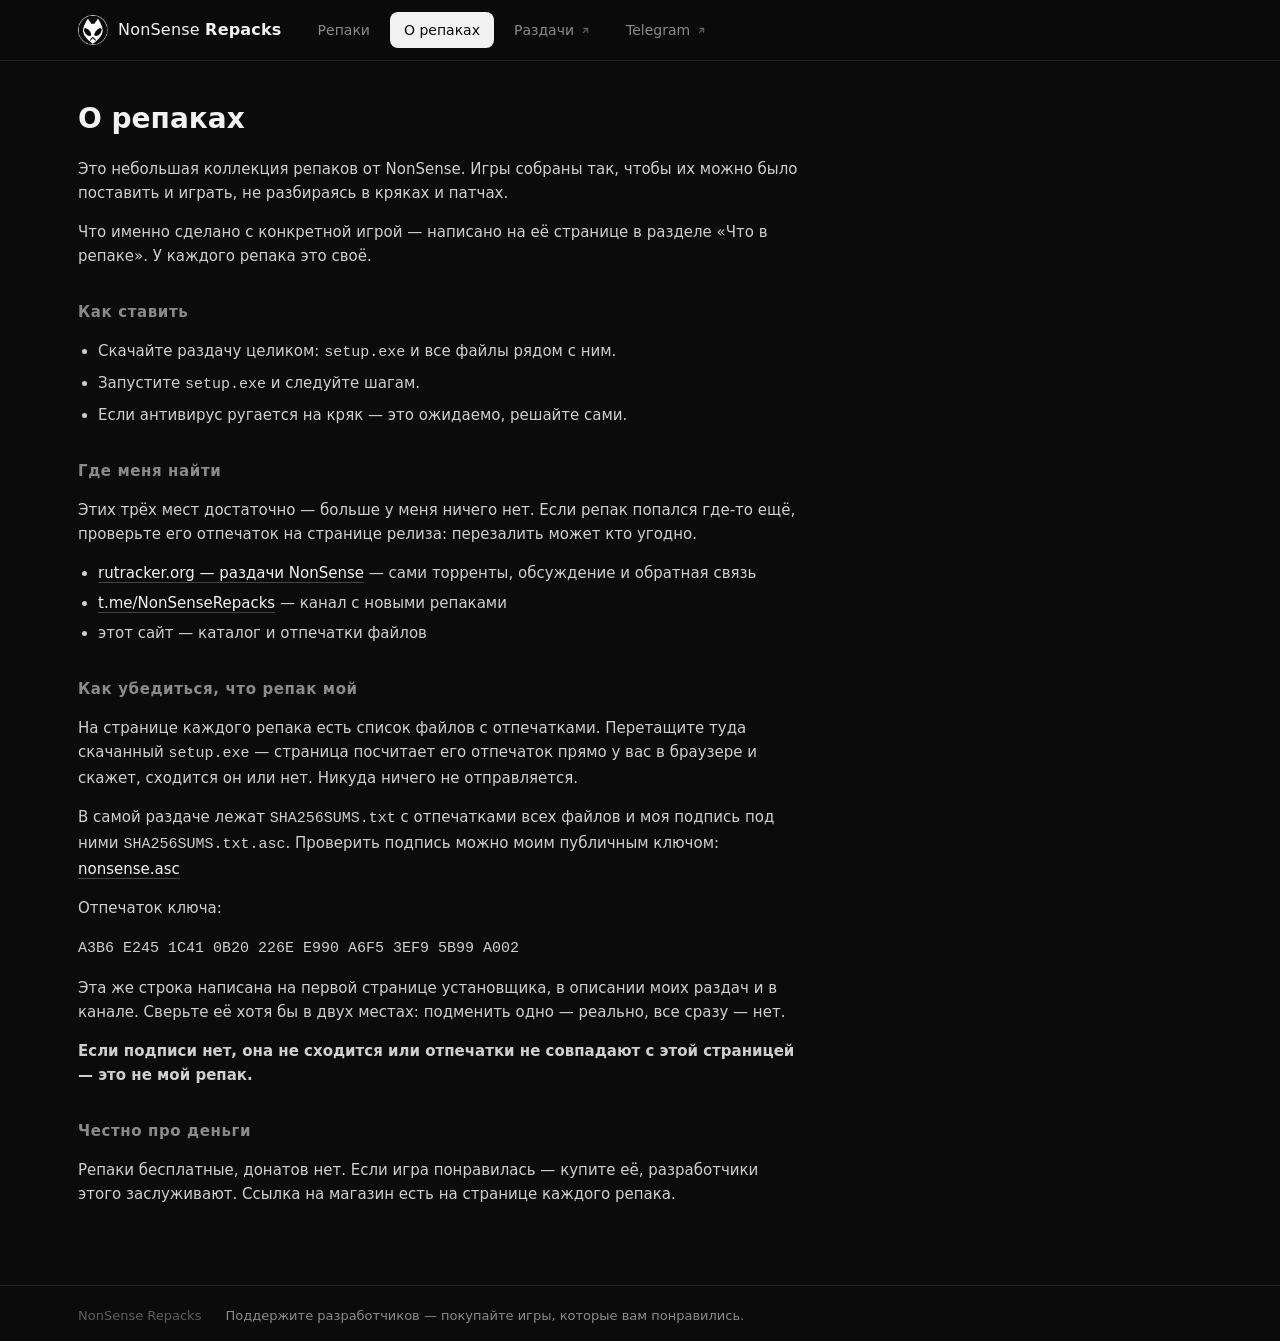
==== about/index.html @ 7cc0dc58 "Версия в адресе стилей, чтобы правки доходили сразу; вернул стрелки" ====
<!DOCTYPE html>
<html lang="ru">
<head>
<meta charset="utf-8">
<meta name="viewport" content="width=device-width, initial-scale=1">
<title>О репаках — NonSense Repacks</title>
<meta name="description" content="Как устроены репаки NonSense и где их искать.">
<link rel="canonical" href="https://nonsense-repacks.duckdns.org/about/">
<link rel="icon" href="../images/logo.png">

<!-- Карточка для ссылок в Telegram, Discord и соцсетях. Адреса обязательно
     абсолютные: относительные там не разворачиваются. -->
<meta property="og:type" content="website">
<meta property="og:site_name" content="NonSense Repacks">
<meta property="og:title" content="О репаках — NonSense Repacks">
<meta property="og:description" content="Как устроены репаки NonSense и где их искать.">
<meta property="og:url" content="https://nonsense-repacks.duckdns.org/">
<meta property="og:image" content="https://nonsense-repacks.duckdns.org/images/card.png">
<meta name="twitter:card" content="summary_large_image">
<meta name="theme-color" content="#0b0b0b">
<link rel="stylesheet" href="../assets/style.css?v=4decaba9">
</head>
<body>

<header class="top">
  <div class="inner top-inner">
    <a class="brand" href="../">
      <img src="../images/logo.png" alt="" width="30" height="30">
      <span>NonSense <b>Repacks</b></span>
    </a>

    <nav class="nav"><a href="../">Репаки</a>
      <a href="../about/" class="active">О репаках</a>
      <a class="out" href="https://rutracker.org/forum/tracker.php?rid=45603748" target="_blank" rel="noopener">Раздачи<svg viewBox="0 0 24 24" fill="none" stroke="currentColor" stroke-width="2" stroke-linecap="round" stroke-linejoin="round" aria-hidden="true"><path d="M8 16L16 8"></path><path d="M9 8h7v7"></path></svg></a>
      <a class="out" href="https://t.me/NonSenseRepacks" target="_blank" rel="noopener">Telegram<svg viewBox="0 0 24 24" fill="none" stroke="currentColor" stroke-width="2" stroke-linecap="round" stroke-linejoin="round" aria-hidden="true"><path d="M8 16L16 8"></path><path d="M9 8h7v7"></path></svg></a></nav>
  </div>
</header>

<main class="view inner">
<div class="prose">
    <h1>О репаках</h1>
    <p>Это небольшая коллекция репаков от NonSense. Игры собраны так, чтобы их
       можно было поставить и играть, не разбираясь в кряках и патчах.</p>

    <p>Что именно сделано с конкретной игрой — написано на её странице
       в разделе «Что в репаке». У каждого репака это своё.</p>

    <h2>Как ставить</h2>
    <ul>
      <li>Скачайте раздачу целиком: <code>setup.exe</code> и все файлы рядом с ним.</li>
      <li>Запустите <code>setup.exe</code> и следуйте шагам.</li>
      <li>Если антивирус ругается на кряк — это ожидаемо, решайте сами.</li>
    </ul>

    <h2>Где меня найти</h2>
    <p>Этих трёх мест достаточно — больше у меня ничего нет. Если репак
       попался где-то ещё, проверьте его отпечаток на странице релиза:
       перезалить может кто угодно.</p>
    <ul>
      <li><a class="link" href="https://rutracker.org/forum/tracker.php?rid=45603748" target="_blank" rel="noopener">rutracker.org — раздачи NonSense</a> — сами торренты, обсуждение и обратная связь</li>
      <li><a class="link" href="https://t.me/NonSenseRepacks" target="_blank" rel="noopener">t.me/NonSenseRepacks</a> — канал с новыми репаками</li>
      <li>этот сайт — каталог и отпечатки файлов</li>
    </ul>

    <h2>Как убедиться, что репак мой</h2>
    <p>На странице каждого репака есть список файлов с отпечатками. Перетащите
       туда скачанный <code>setup.exe</code> — страница посчитает его отпечаток
       прямо у вас в браузере и скажет, сходится он или нет. Никуда ничего
       не отправляется.</p>
    <p>В самой раздаче лежат <code>SHA256SUMS.txt</code> с отпечатками всех
       файлов и моя подпись под ними <code>SHA256SUMS.txt.asc</code>. Проверить
       подпись можно моим публичным ключом:<br>
       <a class="link" href="../nonsense.asc">nonsense.asc</a></p>
    <p>Отпечаток ключа:</p>
    <p><code class="fp">A3B6 E245 1C41 0B20 226E  E990 A6F5 3EF9 5B99 A002</code></p>
    <p>Эта же строка написана на первой странице установщика, в описании моих
       раздач и в канале. Сверьте её хотя бы в двух местах: подменить одно —
       реально, все сразу — нет.</p>
    <p><b>Если подписи нет, она не сходится или отпечатки не совпадают
       с этой страницей — это не мой репак.</b></p>

    <h2>Честно про деньги</h2>
    <p>Репаки бесплатные, донатов нет. Если игра понравилась — купите её,
       разработчики этого заслуживают. Ссылка на магазин есть на странице
       каждого репака.</p>
  </div>
</main>

<footer class="bottom">
  <div class="inner bottom-inner">
    <span>NonSense Repacks</span>
    <span class="muted">Поддержите разработчиков — покупайте игры, которые вам понравились.</span>
  </div>
</footer>

</body>
</html>
---- assets/style.css ----
/* NonSense Repacks — OLED-моно.
   Только чёрный, белый и серые между ними. Фон не чистый #000:
   на нём граница с любым светлым элементом режет глаза. */

:root {
  --bg: #0b0b0b;
  --bg-card: #121212;
  --bg-hover: #1a1a1a;
  --line: #222;
  --line-soft: #1a1a1a;
  --fg: #f2f2f2;
  --muted: #8a8a8a;
  --dim: #5e5e5e;
  --radius: 10px;
}

* { box-sizing: border-box; }

html { scroll-behavior: smooth; }

body {
  margin: 0;
  min-height: 100vh;
  display: flex;
  flex-direction: column;
  background: var(--bg);
  color: var(--fg);
  font: 15px/1.6 "Segoe UI", system-ui, -apple-system, sans-serif;
  -webkit-font-smoothing: antialiased;
}

/* Общая колонка для шапки, контента и подвала. Без неё на широком мониторе
   логотип и поиск разъезжаются по краям экрана и не совпадают с контентом. */
.inner {
  width: 100%;
  max-width: 1180px;
  margin: 0 auto;
  padding-inline: 28px;
}

a { color: inherit; text-decoration: none; }

.muted { color: var(--muted); }

/* ---------------------------------------------------------------- шапка */

.top {
  position: sticky;
  top: 0;
  z-index: 10;
  padding-block: 12px;
  background: rgba(11, 11, 11, .92);
  backdrop-filter: blur(10px);
  border-bottom: 1px solid var(--line);
}

.top-inner {
  display: flex;
  align-items: center;
  gap: 22px;
}

.brand {
  display: flex;
  align-items: center;
  gap: 10px;
  font-size: 16px;
  letter-spacing: .2px;
  white-space: nowrap;
}
.brand b { font-weight: 600; }
.brand img { display: block; }

.nav { display: flex; gap: 6px; }

.nav a {
  padding: 7px 14px;
  border-radius: 8px;
  color: var(--muted);
  font-size: 14px;
  transition: color .15s, background .15s;
}
.nav a:hover { color: var(--fg); background: var(--bg-hover); }
.nav a.active { color: var(--bg); background: var(--fg); }

/* Ссылка наружу: та же кнопка, но со стрелкой — видно, что уводит с сайта. */
.nav a.out { display: inline-flex; align-items: center; gap: 5px; }
.nav a.out svg { width: 13px; height: 13px; opacity: .7; flex: none; }
.nav a.out:hover svg { opacity: 1; }

.search {
  position: relative;
  display: flex;
  align-items: center;
  flex: 1 1 auto;
  max-width: 460px;
  margin-left: auto;
}

.search svg {
  position: absolute;
  left: 12px;
  width: 16px;
  height: 16px;
  color: var(--dim);
  pointer-events: none;
  transition: color .15s;
}
.search:focus-within svg { color: var(--fg); }

.search input {
  width: 100%;
  padding: 10px 14px 10px 38px;
  border: 1px solid #2e2e2e;
  border-radius: 8px;
  background: #171717;
  color: var(--fg);
  font: inherit;
  font-size: 14px;
  outline: none;
  transition: border-color .15s, background .15s;
}
.search input:hover { border-color: #3a3a3a; }
.search input:focus { border-color: #555; background: #1c1c1c; }
.search input::placeholder { color: var(--dim); }
.search input::-webkit-search-cancel-button { filter: invert(.55); cursor: pointer; }

/* ---------------------------------------------------------------- каркас */

.view {
  flex: 1;
  padding-block: 36px 64px;
}

.section-title {
  display: flex;
  align-items: baseline;
  gap: 12px;
  margin: 0 0 22px;
  font-size: 13px;
  font-weight: 600;
  letter-spacing: 1.4px;
  text-transform: uppercase;
  color: var(--muted);
}
.section-title span { font-size: 13px; letter-spacing: 0; text-transform: none; color: var(--dim); }

/* ---------------------------------------------------------------- каталог */

.grid {
  display: grid;
  grid-template-columns: repeat(auto-fill, minmax(280px, 1fr));
  gap: 18px;
}

.card {
  display: block;
  border: 1px solid var(--line);
  border-radius: var(--radius);
  background: var(--bg-card);
  overflow: hidden;
  transition: border-color .15s, transform .15s;
}
.card:hover { border-color: #3a3a3a; transform: translateY(-2px); }

.card .cover {
  display: block;
  width: 100%;
  aspect-ratio: 460 / 215;
  object-fit: cover;
  background: #161616;
  filter: saturate(.25) contrast(1.05);
  transition: filter .2s;
}
.card:hover .cover { filter: saturate(1) contrast(1); }

.card .body { padding: 14px 16px 16px; }
.card h3 { margin: 0 0 4px; font-size: 16px; font-weight: 600; }

.card .line {
  display: flex;
  flex-wrap: wrap;
  gap: 8px;
  margin-top: 10px;
  font-size: 12.5px;
  color: var(--muted);
}

.tag {
  padding: 2px 9px;
  border: 1px solid var(--line);
  border-radius: 20px;
  font-size: 12px;
  color: var(--muted);
  white-space: nowrap;
}
.tag.solid { background: var(--fg); border-color: var(--fg); color: var(--bg); }

.empty {
  padding: 60px 0;
  text-align: center;
  color: var(--muted);
}

/* ---------------------------------------------------------------- релиз */

.back {
  display: inline-block;
  margin-bottom: 20px;
  font-size: 14px;
  color: var(--muted);
}
.back:hover { color: var(--fg); }

.release-head {
  display: grid;
  grid-template-columns: 380px 1fr;
  gap: 28px;
  align-items: start;
  margin-bottom: 36px;
}

.release-head img {
  width: 100%;
  border: 1px solid var(--line);
  border-radius: var(--radius);
}

.release-head h1 {
  margin: 0 0 6px;
  font-size: 30px;
  font-weight: 600;
  line-height: 1.2;
}

.release-head .sub { margin: 0 0 18px; color: var(--muted); font-size: 14px; }

.release-head p.desc { margin: 0 0 20px; color: #cfcfcf; }

.facts {
  display: grid;
  grid-template-columns: repeat(auto-fit, minmax(150px, 1fr));
  gap: 1px;
  margin-bottom: 22px;
  background: var(--line-soft);
  border: 1px solid var(--line);
  border-radius: var(--radius);
  overflow: hidden;
}
.facts div { padding: 12px 14px; background: var(--bg-card); }
.facts dt { margin: 0 0 3px; font-size: 11.5px; letter-spacing: .6px; text-transform: uppercase; color: var(--dim); }
.facts dd { margin: 0; font-size: 14px; }

.downloads { display: flex; flex-wrap: wrap; gap: 10px; }

.btn {
  display: inline-flex;
  align-items: center;
  gap: 8px;
  padding: 11px 20px;
  border: 1px solid var(--line);
  border-radius: 8px;
  background: var(--bg-card);
  color: var(--fg);
  font-size: 14px;
  cursor: pointer;
  transition: background .15s, border-color .15s;
}
.btn:hover { background: var(--bg-hover); border-color: #3a3a3a; }
.btn.primary { background: var(--fg); border-color: var(--fg); color: var(--bg); font-weight: 600; }
.btn.primary:hover { background: #fff; }
.btn.off { opacity: .45; pointer-events: none; }

.block { margin-bottom: 34px; }
.block h2 {
  margin: 0 0 14px;
  font-size: 13px;
  font-weight: 600;
  letter-spacing: 1.4px;
  text-transform: uppercase;
  color: var(--muted);
}

.features { margin: 0; padding: 0; list-style: none; }
.features li {
  position: relative;
  padding: 7px 0 7px 22px;
  border-bottom: 1px solid var(--line-soft);
}
.features li:last-child { border-bottom: none; }
.features li::before {
  content: "";
  position: absolute;
  left: 4px;
  top: 17px;
  width: 5px;
  height: 5px;
  border-radius: 50%;
  background: var(--muted);
}

/* Список файлов раздачи — как на трекере: папки раскрываются, размер справа.
   Раскрытие на <details>, без единой строчки JavaScript: без него список
   тоже работает, просто все ветки открыты. */
.block h2 .count { font-weight: 400; letter-spacing: 0; text-transform: none; color: var(--dim); }

.files, .files ul { margin: 0; padding: 0; list-style: none; }
.files ul { padding-left: 22px; border-left: 1px solid var(--line-soft); margin-left: 6px; }
.files li { font-size: 14px; }

.files .what { overflow-wrap: anywhere; }
.files .size { color: var(--dim); font-variant-numeric: tabular-nums; white-space: nowrap; }

.files .file {
  display: flex;
  justify-content: space-between;
  gap: 16px;
  padding: 5px 2px;
  color: #cfcfcf;
}

.files summary {
  display: flex;
  justify-content: space-between;
  gap: 16px;
  padding: 5px 2px;
  cursor: pointer;
  list-style: none;
  border-radius: 6px;
}
.files summary::-webkit-details-marker { display: none; }
.files summary:hover { background: var(--bg-hover); }
/* У файла плюсика нет, но отступ такой же — иначе имена в одной папке
   встают лесенкой относительно вложенных папок. */
.files .what::before {
  content: "";
  display: inline-block;
  width: 14px;
}
.files summary .what::before {
  content: "+";
  color: var(--muted);
  font-weight: 600;
}
.files details[open] > summary .what::before { content: "−"; }
.files details[open] > summary { color: var(--fg); }

.files .hash {
  color: var(--dim);
  font-family: ui-monospace, Consolas, monospace;
  font-size: 12px;
  margin-left: auto;
  margin-right: 14px;
  white-space: nowrap;
}

/* Единственное цветное пятно на сайте — и намеренно: этот блок должен
   выбиваться из чёрно-белого, иначе его пролистают вместе со всем остальным.
   Тон приглушённый: сообщение информационное, пугать им нечем. */
.notice {
  margin-top: 18px;
  padding: 16px 20px;
  border: 1px solid #4a3c12;
  border-left: 3px solid #c8a33c;
  border-radius: var(--radius);
  background: #17140c;
  color: #cbbd97;
  font-size: 14px;
  line-height: 1.6;
}
.notice b {
  display: block;
  margin-bottom: 8px;
  color: #f0dfae;
  font-size: 15px;
}
/* Абзацами, а не сплошняком: одним куском текст не читался, а ссылка в конце
   разрывалась посреди фразы. Ширину не режем — узкий текст в широком блоке
   выглядел так, будто вёрстка не тянется. */
.notice p { margin: 0 0 6px; }
.notice p:last-child { margin-bottom: 0; }
.notice code {
  color: #f0dfae;
  background: #241f12;
  padding: 1px 6px;
  border-radius: 4px;
  font-size: 13px;
  white-space: nowrap;
}
/* Короткая ссылка целиком: разорванная пополам «О репаках» с кавычкой
   на другой строке выглядела неряшливо. */
.notice .link { color: #f0dfae; border-bottom-color: #6b5a24; white-space: nowrap; }
.notice .link:hover { border-bottom-color: #f0dfae; }

/* Проверка скачанного файла: отпечаток считается в браузере и сравнивается
   с тем, что записано на этой странице. */
.verify {
  margin-top: 16px;
  padding: 26px 22px;
  border: 2px dashed #3d3d3d;
  border-radius: var(--radius);
  background: #101010;
  text-align: center;
  cursor: pointer;
  transition: border-color .15s, background .15s;
}
.verify:hover, .verify.over { border-color: var(--fg); background: var(--bg-card); }
.verify .drop { margin: 0 0 10px; font-size: 15px; color: var(--muted); }
.verify .drop b { color: var(--fg); }
.verify .muted {
  margin: 0 auto;
  max-width: 92ch;
  font-size: 13px;
  color: var(--dim);
  line-height: 1.5;
}
.verify .muted code { color: var(--muted); font-size: 12px; white-space: nowrap; }

.files .hash.none { color: #3f3f3f; cursor: help; }

.verdict { margin: 14px 0 0; font-size: 14px; }
.verdict.ok { color: #7bd88f; }
.verdict.bad { color: #f0808a; }
.verdict.warn, .verdict.wait { color: var(--muted); }

.reqs { display: grid; grid-template-columns: repeat(auto-fit, minmax(280px, 1fr)); gap: 18px; }
.reqs section {
  padding: 16px 18px;
  border: 1px solid var(--line);
  border-radius: var(--radius);
  background: var(--bg-card);
}
.reqs h3 { margin: 0 0 10px; font-size: 13px; color: var(--muted); font-weight: 600; }
.reqs ul { margin: 0; padding-left: 18px; color: #cfcfcf; font-size: 14px; }
.reqs li { margin-bottom: 4px; }

.shots { display: grid; grid-template-columns: repeat(auto-fill, minmax(260px, 1fr)); gap: 12px; }
.shots img {
  width: 100%;
  aspect-ratio: 16 / 9;
  object-fit: cover;
  border: 1px solid var(--line);
  border-radius: 8px;
  filter: saturate(.3);
  transition: filter .2s;
  cursor: zoom-in;
}
.shots img:hover { filter: saturate(1); }

/* ---------------------------------------------------------------- about */

.prose { max-width: 720px; }
.prose h1 { margin: 0 0 8px; font-size: 28px; font-weight: 600; }
.prose h2 { margin: 32px 0 10px; font-size: 15px; font-weight: 600; color: var(--muted); letter-spacing: .6px; }
.prose p { color: #cfcfcf; }
.prose ul { color: #cfcfcf; padding-left: 20px; }
.prose li { margin-bottom: 6px; }

.link {
  color: var(--fg);
  border-bottom: 1px solid #444;
  transition: border-color .15s;
}
.link:hover { border-color: var(--fg); }

/* ---------------------------------------------------------------- подвал */

.bottom {
  padding-block: 20px 26px;
  border-top: 1px solid var(--line);
  font-size: 13px;
  color: var(--dim);
}

.bottom-inner {
  display: flex;
  flex-wrap: wrap;
  gap: 8px 24px;
}

/* ---------------------------------------------------------------- лайтбокс */

.lightbox {
  position: fixed;
  inset: 0;
  z-index: 50;
  display: flex;
  align-items: center;
  justify-content: center;
  padding: 40px;
  background: rgba(0, 0, 0, .92);
  cursor: zoom-out;
}
.lightbox img { max-width: 100%; max-height: 100%; border-radius: 8px; }

/* ---------------------------------------------------------------- узкий экран */

@media (max-width: 860px) {
  .inner { padding-inline: 18px; }
  .top { padding-block: 12px; }
  .top-inner { flex-wrap: wrap; gap: 12px 18px; }
  .search { margin-left: 0; max-width: none; }
  .view { padding-block: 26px 48px; }
  .release-head { grid-template-columns: 1fr; gap: 20px; }
  .release-head h1 { font-size: 24px; }
}
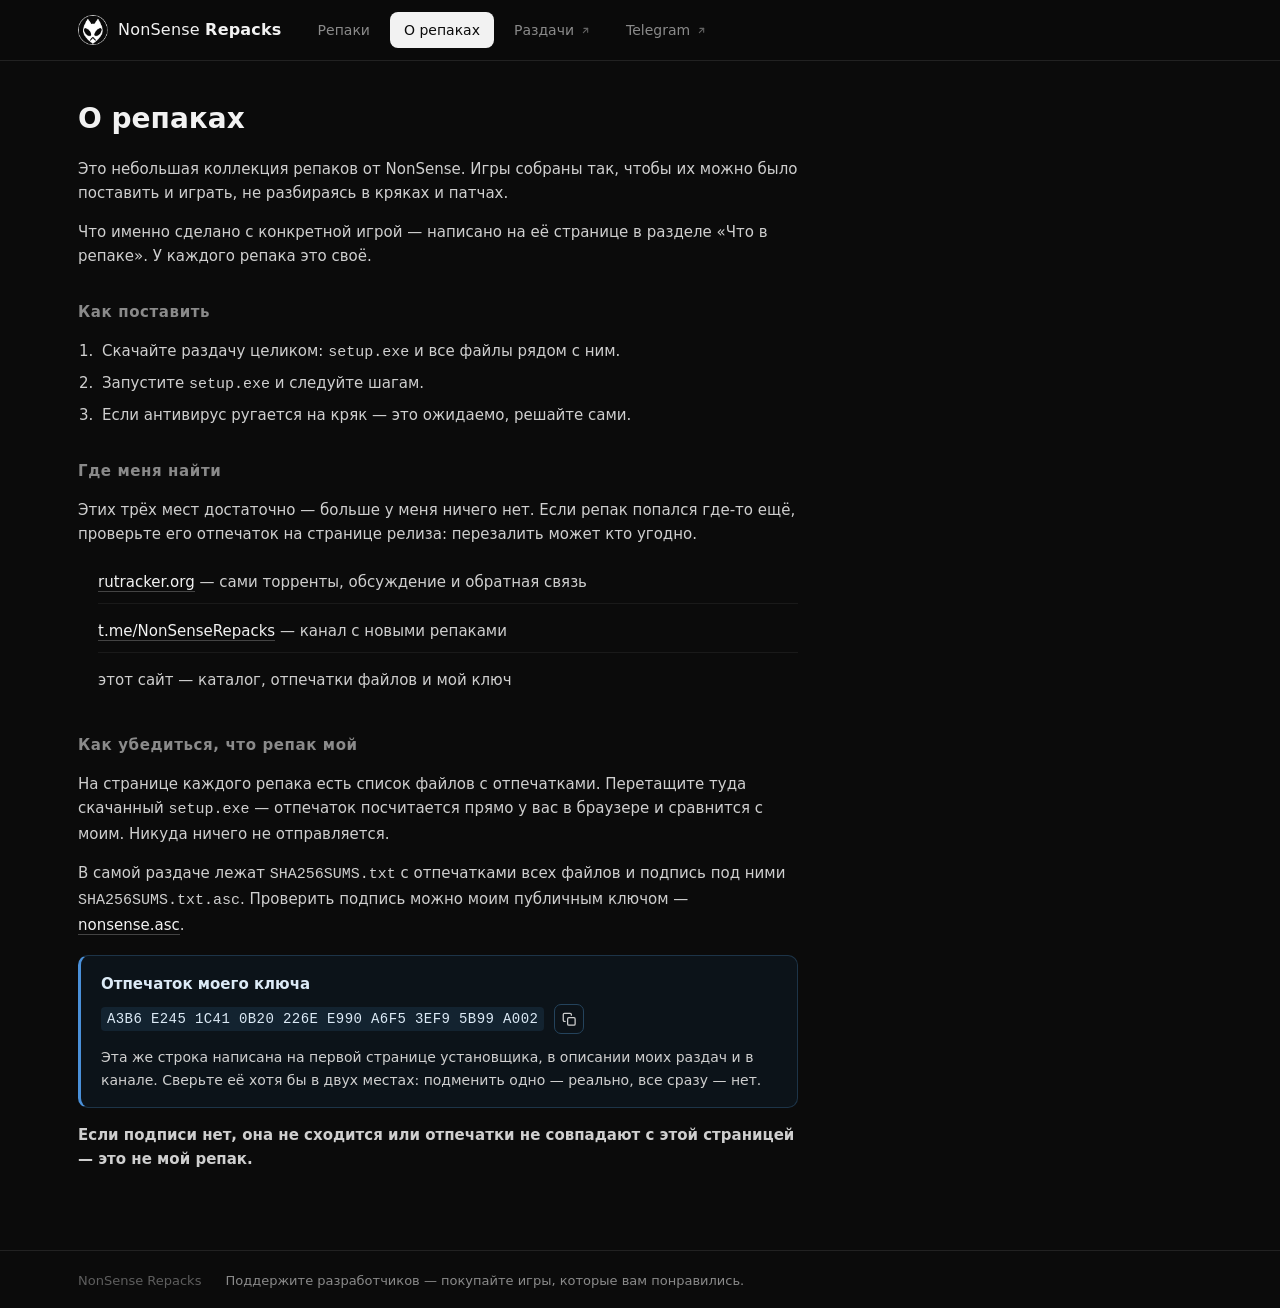
==== commit 2cc9b0a7: "Переделал «О репаках»: отпечаток в синем блоке с копированием" ====
--- a/about/index.html
+++ b/about/index.html
@@ -18,7 +18,7 @@
 <meta property="og:image" content="https://nonsense-repacks.duckdns.org/images/card.png">
 <meta name="twitter:card" content="summary_large_image">
 <meta name="theme-color" content="#0b0b0b">
-<link rel="stylesheet" href="../assets/style.css?v=4decaba9">
+<link rel="stylesheet" href="../assets/style.css?v=e0957eb1">
 </head>
 <body>
 
@@ -41,48 +41,51 @@
     <h1>О репаках</h1>
     <p>Это небольшая коллекция репаков от NonSense. Игры собраны так, чтобы их
        можно было поставить и играть, не разбираясь в кряках и патчах.</p>
-
     <p>Что именно сделано с конкретной игрой — написано на её странице
        в разделе «Что в репаке». У каждого репака это своё.</p>
 
-    <h2>Как ставить</h2>
-    <ul>
+    <h2>Как поставить</h2>
+    <ol>
       <li>Скачайте раздачу целиком: <code>setup.exe</code> и все файлы рядом с ним.</li>
       <li>Запустите <code>setup.exe</code> и следуйте шагам.</li>
       <li>Если антивирус ругается на кряк — это ожидаемо, решайте сами.</li>
-    </ul>
+    </ol>
 
     <h2>Где меня найти</h2>
     <p>Этих трёх мест достаточно — больше у меня ничего нет. Если репак
        попался где-то ещё, проверьте его отпечаток на странице релиза:
        перезалить может кто угодно.</p>
-    <ul>
-      <li><a class="link" href="https://rutracker.org/forum/tracker.php?rid=45603748" target="_blank" rel="noopener">rutracker.org — раздачи NonSense</a> — сами торренты, обсуждение и обратная связь</li>
-      <li><a class="link" href="https://t.me/NonSenseRepacks" target="_blank" rel="noopener">t.me/NonSenseRepacks</a> — канал с новыми репаками</li>
-      <li>этот сайт — каталог и отпечатки файлов</li>
+    <ul class="places">
+      <li><a class="link" href="https://rutracker.org/forum/tracker.php?rid=45603748" target="_blank" rel="noopener">rutracker.org</a>
+          — сами торренты, обсуждение и обратная связь</li>
+      <li><a class="link" href="https://t.me/NonSenseRepacks" target="_blank" rel="noopener">t.me/NonSenseRepacks</a>
+          — канал с новыми репаками</li>
+      <li>этот сайт — каталог, отпечатки файлов и мой ключ</li>
     </ul>
 
     <h2>Как убедиться, что репак мой</h2>
     <p>На странице каждого репака есть список файлов с отпечатками. Перетащите
-       туда скачанный <code>setup.exe</code> — страница посчитает его отпечаток
-       прямо у вас в браузере и скажет, сходится он или нет. Никуда ничего
-       не отправляется.</p>
+       туда скачанный <code>setup.exe</code> — отпечаток посчитается прямо
+       у вас в браузере и сравнится с моим. Никуда ничего не отправляется.</p>
     <p>В самой раздаче лежат <code>SHA256SUMS.txt</code> с отпечатками всех
-       файлов и моя подпись под ними <code>SHA256SUMS.txt.asc</code>. Проверить
-       подпись можно моим публичным ключом:<br>
-       <a class="link" href="../nonsense.asc">nonsense.asc</a></p>
-    <p>Отпечаток ключа:</p>
-    <p><code class="fp">A3B6 E245 1C41 0B20 226E  E990 A6F5 3EF9 5B99 A002</code></p>
-    <p>Эта же строка написана на первой странице установщика, в описании моих
-       раздач и в канале. Сверьте её хотя бы в двух местах: подменить одно —
-       реально, все сразу — нет.</p>
+       файлов и подпись под ними <code>SHA256SUMS.txt.asc</code>. Проверить
+       подпись можно моим публичным ключом —
+       <a class="link" href="../nonsense.asc">nonsense.asc</a>.</p>
+
+    <div class="notice info">
+      <b>Отпечаток моего ключа</b>
+      <p class="fp-row">
+        <code class="fp">A3B6 E245 1C41 0B20 226E  E990 A6F5 3EF9 5B99 A002</code>
+        <button class="copy" type="button" data-copy="A3B6 E245 1C41 0B20 226E  E990 A6F5 3EF9 5B99 A002"
+                title="Скопировать отпечаток"><svg viewBox="0 0 24 24" fill="none" stroke="currentColor" stroke-width="2" stroke-linecap="round" stroke-linejoin="round" aria-hidden="true"><rect x="9" y="9" width="12" height="12" rx="2"></rect><path d="M5 15H4a2 2 0 0 1-2-2V4a2 2 0 0 1 2-2h9a2 2 0 0 1 2 2v1"></path></svg></button>
+      </p>
+      <p>Эта же строка написана на первой странице установщика, в описании моих
+         раздач и в канале. Сверьте её хотя бы в двух местах: подменить одно —
+         реально, все сразу — нет.</p>
+    </div>
+
     <p><b>Если подписи нет, она не сходится или отпечатки не совпадают
        с этой страницей — это не мой репак.</b></p>
-
-    <h2>Честно про деньги</h2>
-    <p>Репаки бесплатные, донатов нет. Если игра понравилась — купите её,
-       разработчики этого заслуживают. Ссылка на магазин есть на странице
-       каждого репака.</p>
   </div>
 </main>
 
@@ -92,6 +95,6 @@
     <span class="muted">Поддержите разработчиков — покупайте игры, которые вам понравились.</span>
   </div>
 </footer>
-
+<script src="../assets/app.js?v=9c5d25f9"></script>
 </body>
 </html>
--- a/assets/style.css
+++ b/assets/style.css
@@ -392,6 +392,49 @@
 .notice .link { color: #f0dfae; border-bottom-color: #6b5a24; white-space: nowrap; }
 .notice .link:hover { border-bottom-color: #f0dfae; }
 
+/* Синий — то же самое, но спокойнее: не «осторожно», а «к сведению». */
+.notice.info {
+  border-color: #1d3448;
+  border-left-color: #4a90d9;
+  background: #0c1319;
+  color: #a9c1d4;
+}
+.notice.info b { color: #dceaf6; }
+.notice.info code { color: #dceaf6; background: #132330; }
+
+/* Длинный отпечаток и кнопка копирования рядом. */
+.fp-row {
+  display: flex;
+  align-items: center;
+  gap: 10px;
+  flex-wrap: wrap;
+  margin: 4px 0 12px !important;
+}
+.fp-row .fp {
+  font-size: 14px;
+  letter-spacing: .4px;
+  overflow-wrap: anywhere;
+  white-space: normal !important;
+}
+
+.copy {
+  display: inline-flex;
+  align-items: center;
+  justify-content: center;
+  width: 30px;
+  height: 30px;
+  flex: none;
+  border: 1px solid #24435c;
+  border-radius: 7px;
+  background: transparent;
+  color: inherit;
+  cursor: pointer;
+  transition: background .15s, border-color .15s, color .15s;
+}
+.copy svg { width: 15px; height: 15px; }
+.copy:hover { background: #132330; border-color: #4a90d9; color: #dceaf6; }
+.copy.done { border-color: #5aa469; color: #7bd88f; }
+
 /* Проверка скачанного файла: отпечаток считается в браузере и сравнивается
    с тем, что записано на этой странице. */
 .verify {
@@ -453,8 +496,15 @@
 .prose h1 { margin: 0 0 8px; font-size: 28px; font-weight: 600; }
 .prose h2 { margin: 32px 0 10px; font-size: 15px; font-weight: 600; color: var(--muted); letter-spacing: .6px; }
 .prose p { color: #cfcfcf; }
-.prose ul { color: #cfcfcf; padding-left: 20px; }
+.prose ul, .prose ol { color: #cfcfcf; padding-left: 20px; }
 .prose li { margin-bottom: 6px; }
+.prose ol li { padding-left: 4px; }
+.places { list-style: none; padding-left: 0; }
+.places li {
+  padding: 9px 0;
+  border-bottom: 1px solid var(--line-soft);
+}
+.places li:last-child { border-bottom: none; }
 
 .link {
   color: var(--fg);
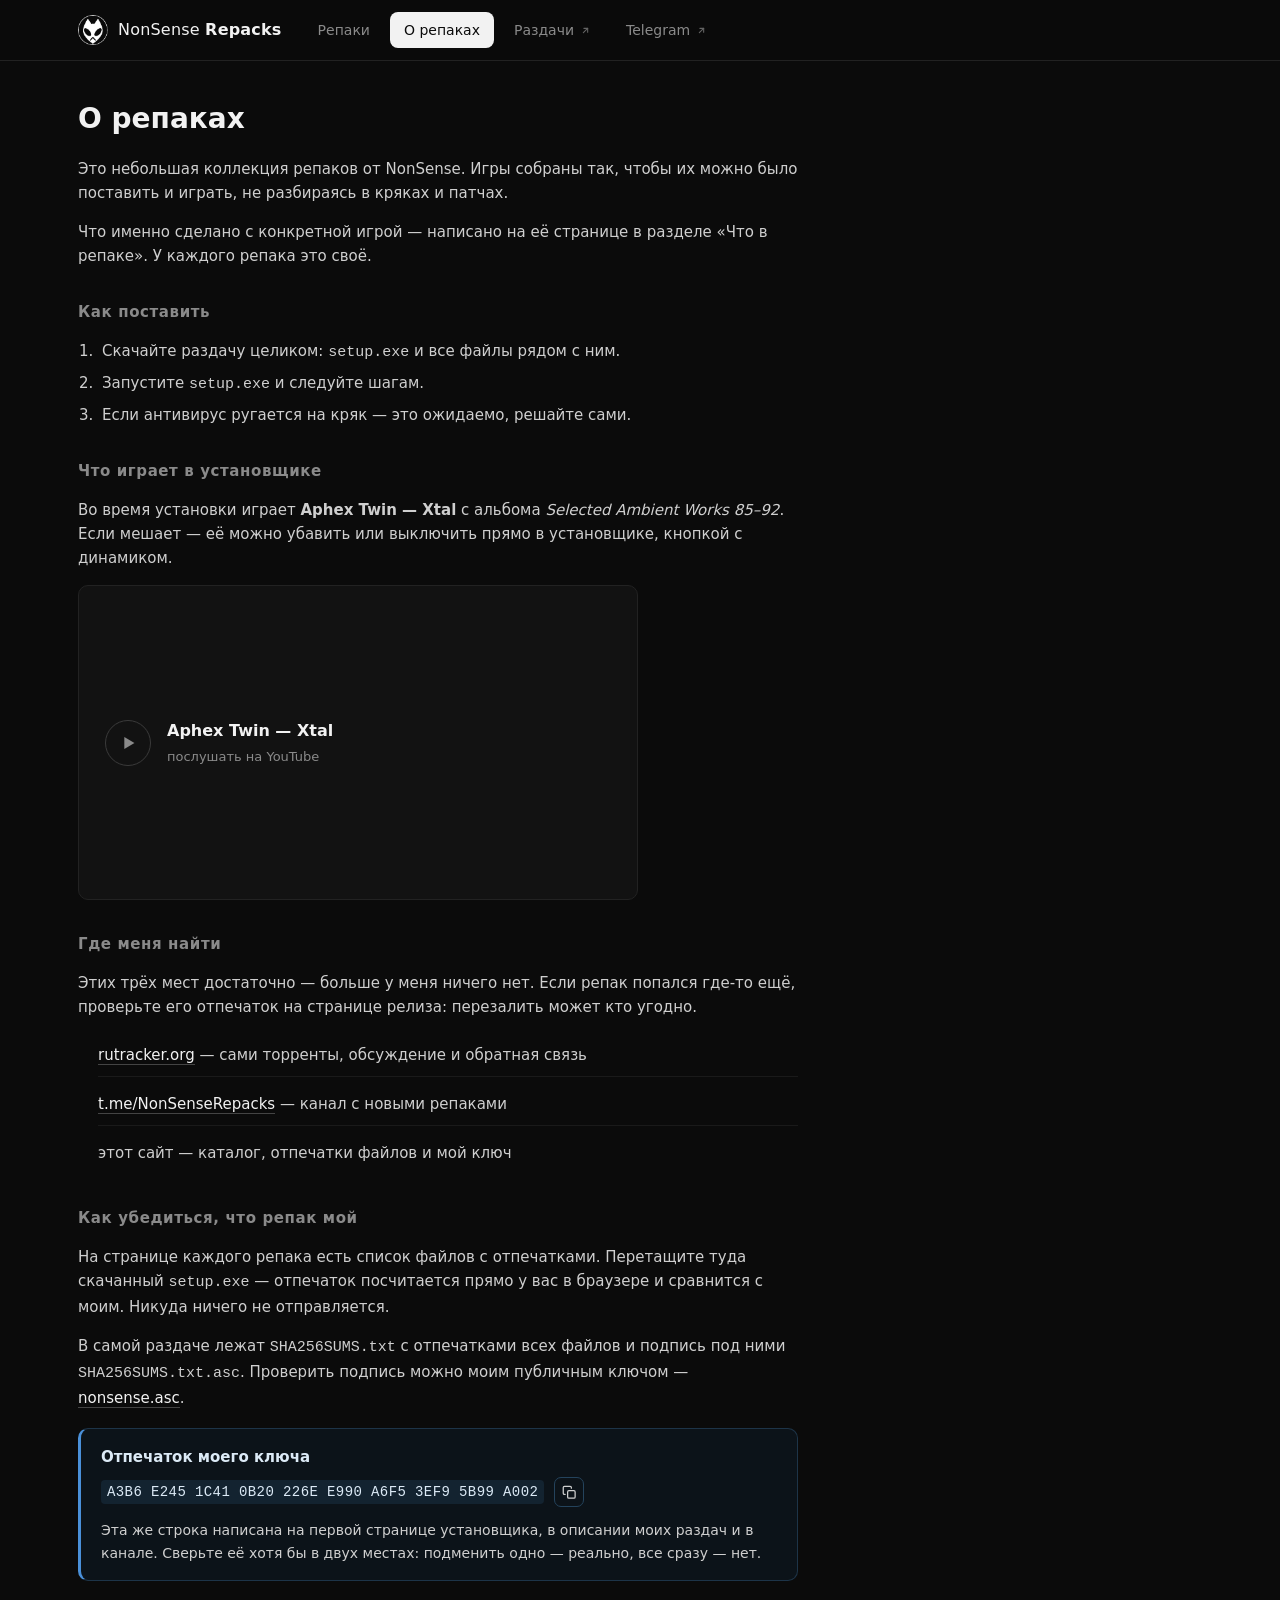
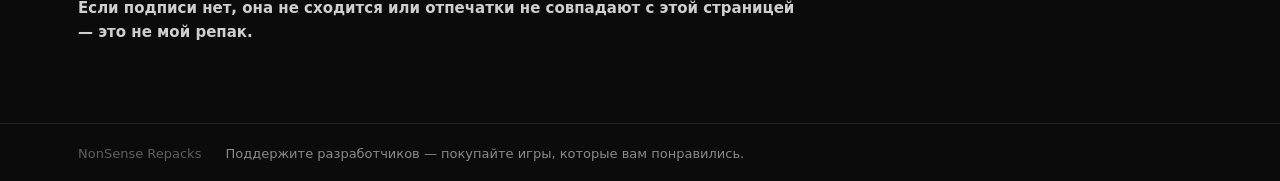
==== commit 1eb68680: "Музыка из установщика на странице «О репаках»" ====
--- a/about/index.html
+++ b/about/index.html
@@ -18,7 +18,7 @@
 <meta property="og:image" content="https://nonsense-repacks.duckdns.org/images/card.png">
 <meta name="twitter:card" content="summary_large_image">
 <meta name="theme-color" content="#0b0b0b">
-<link rel="stylesheet" href="../assets/style.css?v=e0957eb1">
+<link rel="stylesheet" href="../assets/style.css?v=be2d1778">
 </head>
 <body>
 
@@ -50,6 +50,23 @@
       <li>Запустите <code>setup.exe</code> и следуйте шагам.</li>
       <li>Если антивирус ругается на кряк — это ожидаемо, решайте сами.</li>
     </ol>
+
+    <h2>Что играет в установщике</h2>
+    <p>Во время установки играет <b>Aphex Twin — Xtal</b> с альбома
+       <i>Selected Ambient Works 85–92</i>. Если мешает — её можно убавить
+       или выключить прямо в установщике, кнопкой с динамиком.</p>
+
+    <div class="tune" data-video="uXpKC8TIAxE">
+      <button class="tune-play" type="button">
+        <svg viewBox="0 0 24 24" fill="currentColor" aria-hidden="true">
+          <path d="M8 5.5v13l11-6.5z"></path>
+        </svg>
+        <span>
+          <b>Aphex Twin — Xtal</b>
+          <small>послушать на YouTube</small>
+        </span>
+      </button>
+    </div>
 
     <h2>Где меня найти</h2>
     <p>Этих трёх мест достаточно — больше у меня ничего нет. Если репак
@@ -95,6 +112,6 @@
     <span class="muted">Поддержите разработчиков — покупайте игры, которые вам понравились.</span>
   </div>
 </footer>
-<script src="../assets/app.js?v=9c5d25f9"></script>
+<script src="../assets/app.js?v=918c2c0f"></script>
 </body>
 </html>
--- a/assets/style.css
+++ b/assets/style.css
@@ -506,6 +506,48 @@
 }
 .places li:last-child { border-bottom: none; }
 
+/* Заглушка вместо встроенного плеера: ролик грузится только по клику. */
+.tune {
+  max-width: 560px;
+  margin: 14px 0 26px;
+  aspect-ratio: 16 / 9;
+  border: 1px solid var(--line);
+  border-radius: var(--radius);
+  overflow: hidden;
+  background: var(--bg-card);
+}
+.tune iframe { width: 100%; height: 100%; border: 0; display: block; }
+
+.tune-play {
+  display: flex;
+  align-items: center;
+  gap: 16px;
+  width: 100%;
+  height: 100%;
+  padding: 0 26px;
+  border: 0;
+  background: transparent;
+  color: var(--fg);
+  font: inherit;
+  text-align: left;
+  cursor: pointer;
+  transition: background .15s;
+}
+.tune-play:hover { background: var(--bg-hover); }
+.tune-play svg {
+  width: 46px;
+  height: 46px;
+  flex: none;
+  padding: 11px;
+  border: 1px solid #3a3a3a;
+  border-radius: 50%;
+  color: var(--muted);
+  transition: color .15s, border-color .15s;
+}
+.tune-play:hover svg { color: var(--fg); border-color: var(--fg); }
+.tune-play b { display: block; font-size: 16px; font-weight: 600; }
+.tune-play small { display: block; margin-top: 3px; font-size: 13px; color: var(--muted); }
+
 .link {
   color: var(--fg);
   border-bottom: 1px solid #444;
@@ -544,6 +586,10 @@
 .lightbox img { max-width: 100%; max-height: 100%; border-radius: 8px; }
 
 /* ---------------------------------------------------------------- узкий экран */
+
+/* Подсказка вместо перетаскивания: показывается только на узких экранах.
+   Обе версии лежат в разметке, переключает их ширина — без JavaScript. */
+.verify-note { display: none; }
 
 @media (max-width: 860px) {
   .inner { padding-inline: 18px; }
@@ -553,4 +599,78 @@
   .view { padding-block: 26px 48px; }
   .release-head { grid-template-columns: 1fr; gap: 20px; }
   .release-head h1 { font-size: 24px; }
-}
+  /* Обложка из Steam всего 460 пикселей шириной. В одну колонку она
+     растягивалась на всю ширину и мылилась — выше исходника не поднимаем. */
+  .release-head img { max-width: 460px; }
+}
+
+/* ------------------------------------------------------------------ телефон */
+
+@media (max-width: 620px) {
+  .inner { padding-inline: 14px; }
+
+  /* Меню — лента с прокруткой вбок. Четыре пункта в строку на узком экране
+     не влезают, а перенос ломал «О репаках» пополам. Лента переживёт и
+     пятый пункт, если он когда-нибудь появится. */
+  .top-inner { gap: 10px; }
+  .brand { font-size: 15px; }
+  .nav {
+    width: 100%;
+    flex-wrap: nowrap;
+    overflow-x: auto;
+    scrollbar-width: none;
+    padding-bottom: 2px;
+  }
+  .nav::-webkit-scrollbar { display: none; }
+  .nav a { padding: 6px 11px; font-size: 13px; white-space: nowrap; flex: none; }
+  .nav a.out { gap: 4px; }
+  .nav a.out svg { width: 11px; height: 11px; }
+
+  .grid { grid-template-columns: 1fr; gap: 14px; }
+  .facts { grid-template-columns: 1fr 1fr; }
+  .reqs { grid-template-columns: 1fr; }
+  .shots { grid-template-columns: 1fr 1fr; gap: 8px; }
+
+  /* Кнопки во всю ширину: попасть пальцем в узкую проще некуда, но
+     соседние кнопки в один ряд на телефоне жмутся случайно. */
+  .downloads { display: grid; gap: 8px; }
+  .downloads .btn { width: 100%; text-align: center; }
+
+  /* Строка файла в две строки: имя сверху, отпечаток и размер под ним. */
+  .files .file, .files summary { flex-wrap: wrap; gap: 2px 12px; }
+  .files .what { width: 100%; }
+  .files .hash { margin-left: 22px; margin-right: auto; font-size: 11px; }
+  .files ul { padding-left: 14px; margin-left: 3px; }
+
+  /* Перетаскивание с телефона — сценарий, которого не бывает. */
+  .verify { display: none; }
+  .verify-note {
+    display: block;
+    margin-top: 14px;
+    padding: 12px 14px;
+    border: 1px solid var(--line);
+    border-radius: var(--radius);
+    color: var(--muted);
+    font-size: 13px;
+    line-height: 1.5;
+  }
+  .verify-note code { color: #cfcfcf; font-size: 12px; }
+
+  .notice { padding: 13px 15px; font-size: 13.5px; }
+  .notice b { font-size: 14px; }
+  .fp-row .fp { font-size: 12.5px; letter-spacing: 0; }
+
+  .prose h1 { font-size: 24px; }
+  .block h2 { font-size: 12px; }
+  .bottom-inner { flex-direction: column; align-items: flex-start; gap: 6px; }
+}
+
+/* Совсем узкие экраны — старые телефоны на 320. Поджимаем меню, чтобы все
+   четыре пункта влезали целиком: обрезанный «Teleg…» читается как поломка,
+   а не как «пролистай вбок». */
+@media (max-width: 380px) {
+  .nav { gap: 3px; }
+  .nav a { padding: 5px 8px; font-size: 12px; }
+  .brand { font-size: 14px; gap: 8px; }
+  .brand img { width: 26px; height: 26px; }
+}
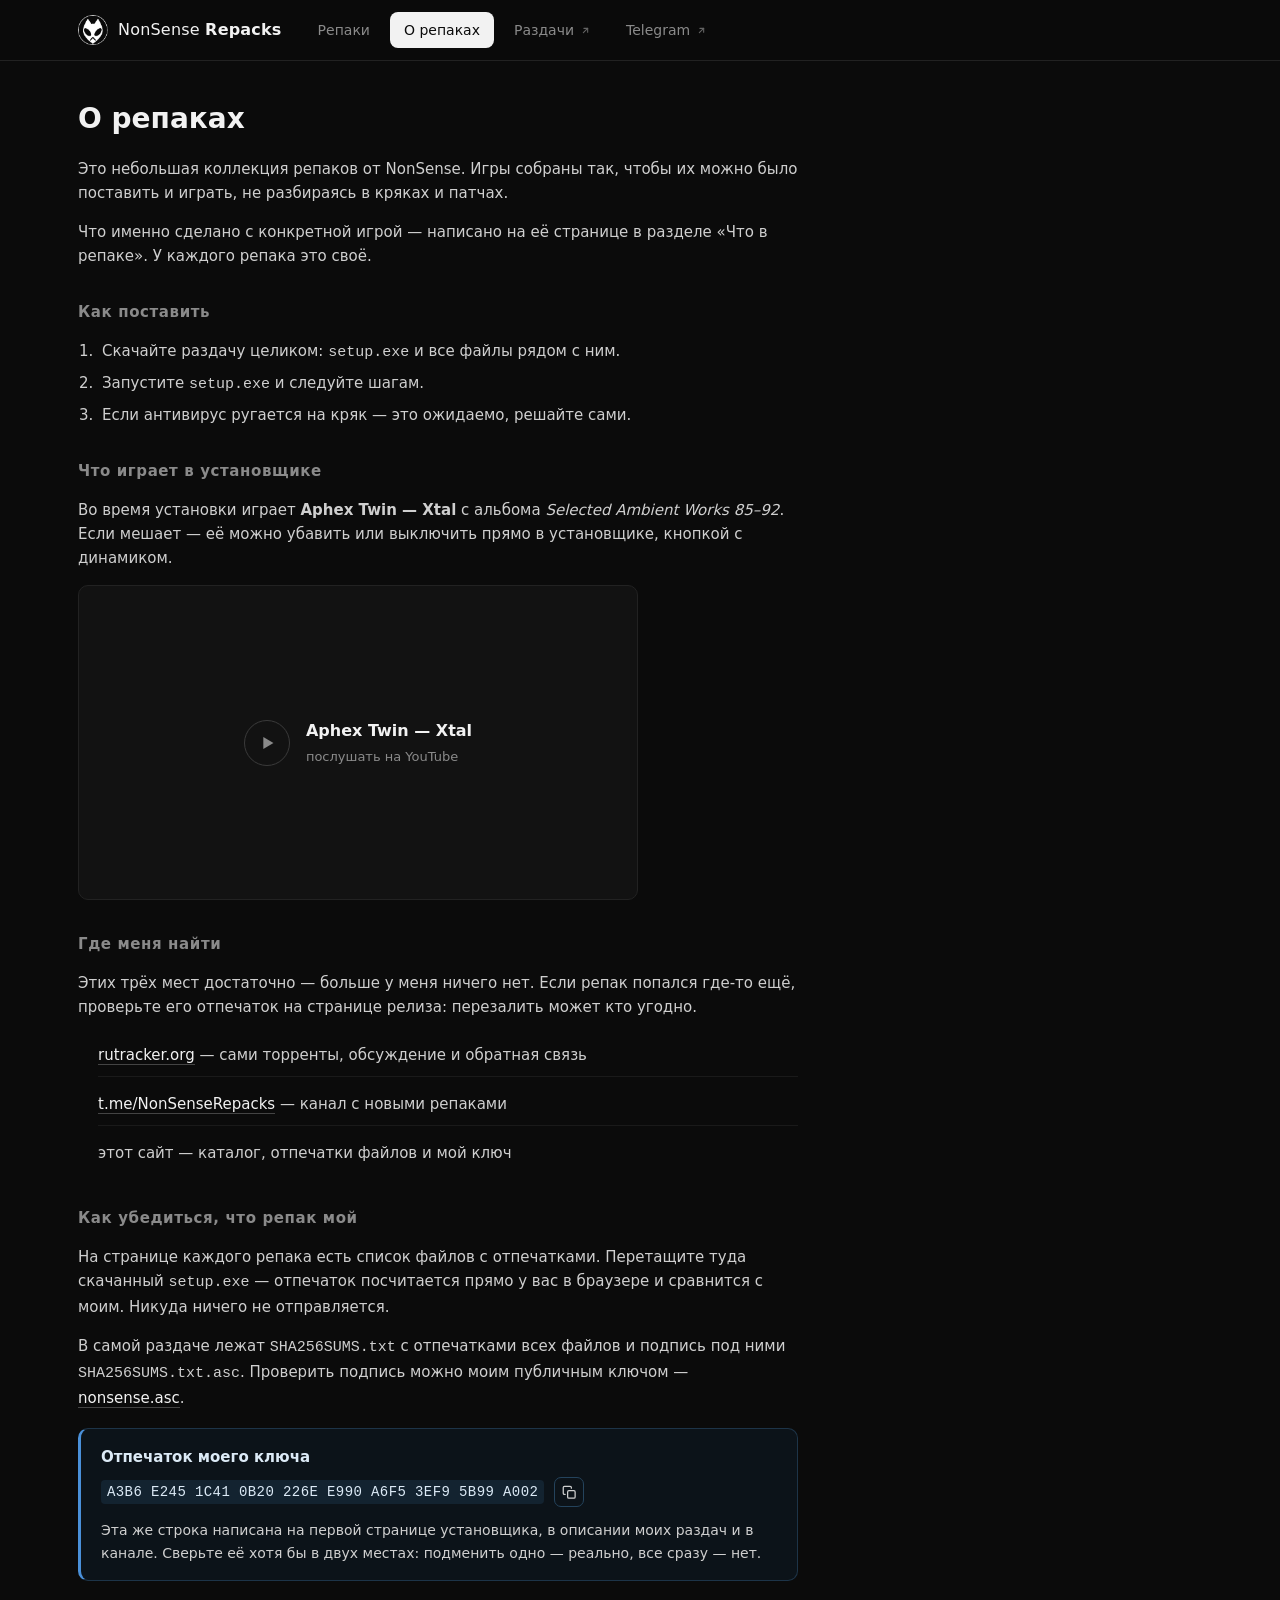
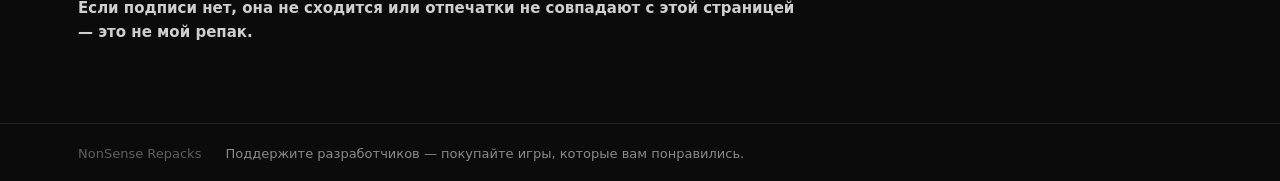
==== commit eef9a6a6: "Заглушка плеера по центру блока" ====
--- a/about/index.html
+++ b/about/index.html
@@ -18,7 +18,7 @@
 <meta property="og:image" content="https://nonsense-repacks.duckdns.org/images/card.png">
 <meta name="twitter:card" content="summary_large_image">
 <meta name="theme-color" content="#0b0b0b">
-<link rel="stylesheet" href="../assets/style.css?v=be2d1778">
+<link rel="stylesheet" href="../assets/style.css?v=1c04fbe0">
 </head>
 <body>
 
--- a/assets/style.css
+++ b/assets/style.css
@@ -521,6 +521,7 @@
 .tune-play {
   display: flex;
   align-items: center;
+  justify-content: center;
   gap: 16px;
   width: 100%;
   height: 100%;
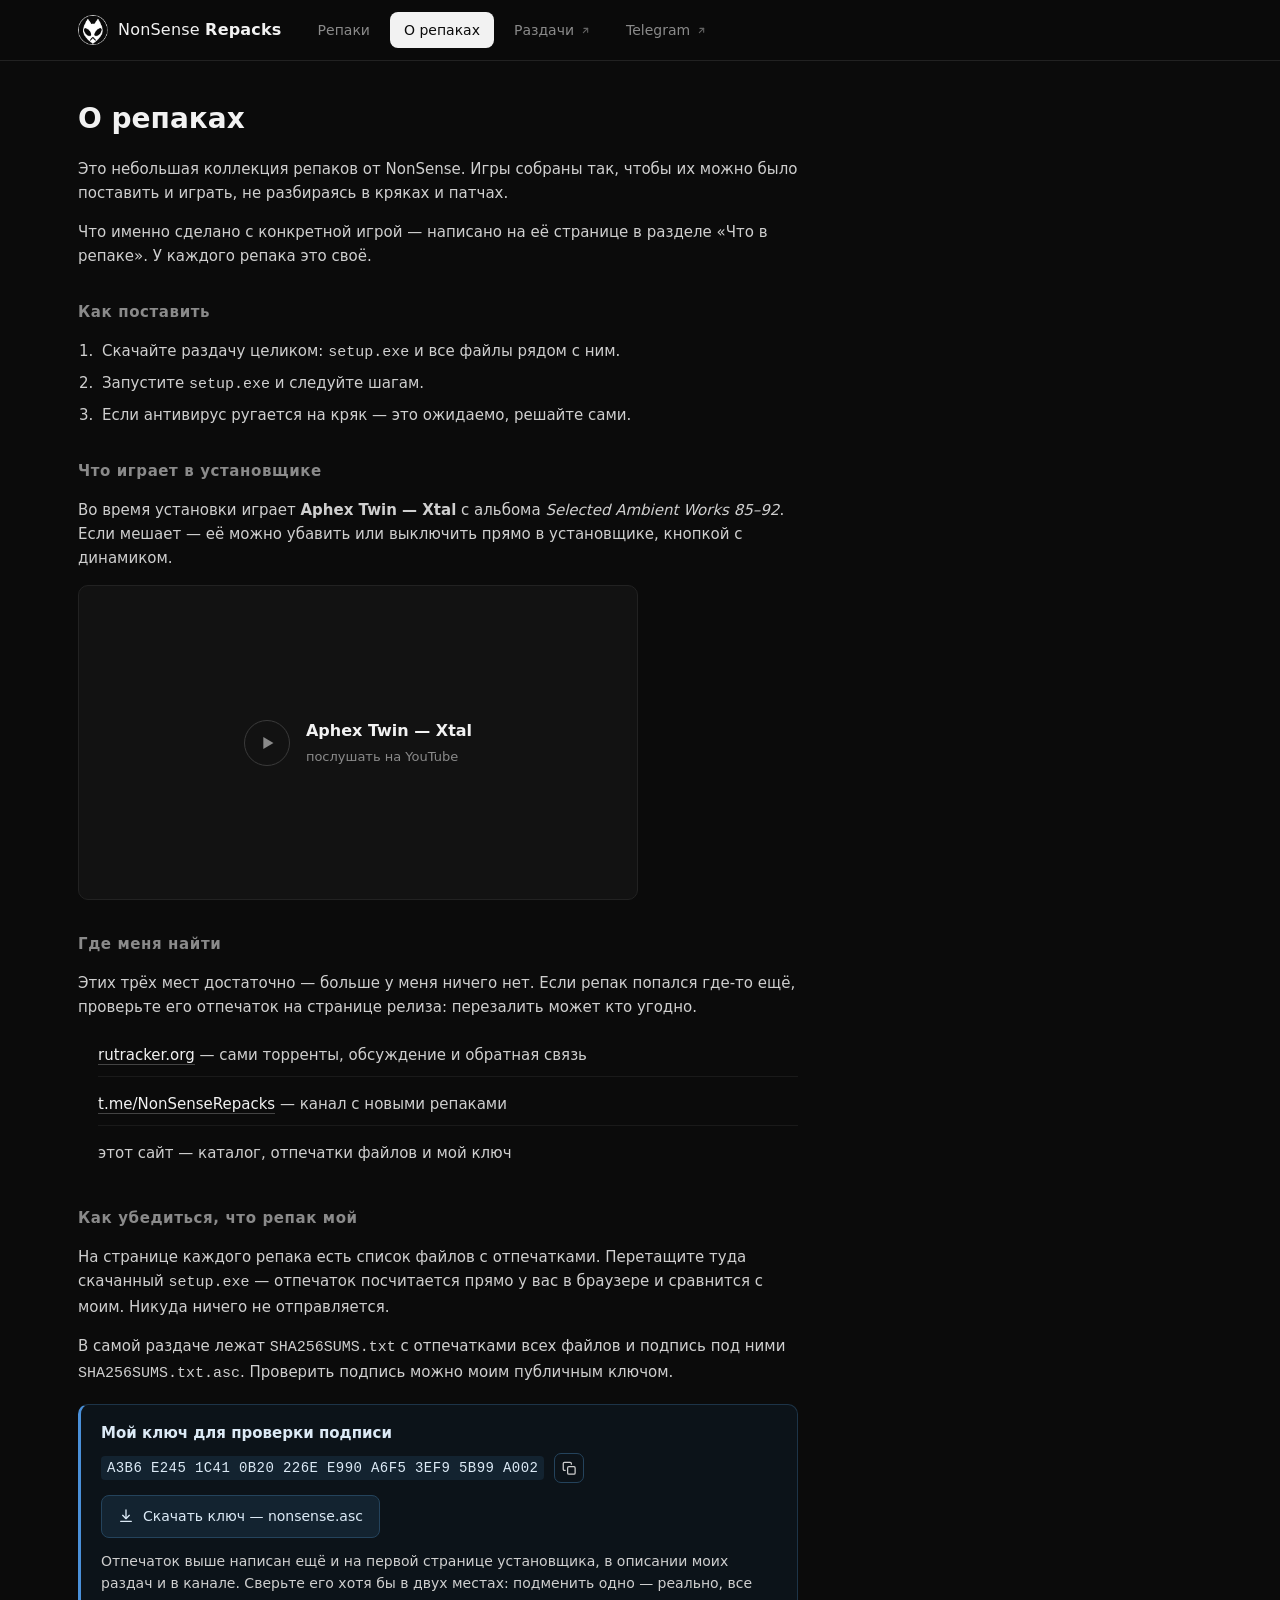
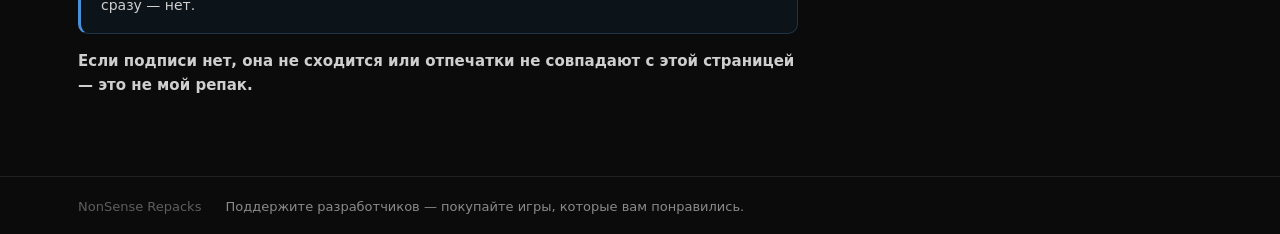
==== commit 3ec326f0: "Ключ отдельной кнопкой в блоке с отпечатком" ====
--- a/about/index.html
+++ b/about/index.html
@@ -18,7 +18,7 @@
 <meta property="og:image" content="https://nonsense-repacks.duckdns.org/images/card.png">
 <meta name="twitter:card" content="summary_large_image">
 <meta name="theme-color" content="#0b0b0b">
-<link rel="stylesheet" href="../assets/style.css?v=1c04fbe0">
+<link rel="stylesheet" href="../assets/style.css?v=a03d18ba">
 </head>
 <body>
 
@@ -86,19 +86,27 @@
        у вас в браузере и сравнится с моим. Никуда ничего не отправляется.</p>
     <p>В самой раздаче лежат <code>SHA256SUMS.txt</code> с отпечатками всех
        файлов и подпись под ними <code>SHA256SUMS.txt.asc</code>. Проверить
-       подпись можно моим публичным ключом —
-       <a class="link" href="../nonsense.asc">nonsense.asc</a>.</p>
+       подпись можно моим публичным ключом.</p>
 
     <div class="notice info">
-      <b>Отпечаток моего ключа</b>
+      <b>Мой ключ для проверки подписи</b>
       <p class="fp-row">
         <code class="fp">A3B6 E245 1C41 0B20 226E  E990 A6F5 3EF9 5B99 A002</code>
         <button class="copy" type="button" data-copy="A3B6 E245 1C41 0B20 226E  E990 A6F5 3EF9 5B99 A002"
                 title="Скопировать отпечаток"><svg viewBox="0 0 24 24" fill="none" stroke="currentColor" stroke-width="2" stroke-linecap="round" stroke-linejoin="round" aria-hidden="true"><rect x="9" y="9" width="12" height="12" rx="2"></rect><path d="M5 15H4a2 2 0 0 1-2-2V4a2 2 0 0 1 2-2h9a2 2 0 0 1 2 2v1"></path></svg></button>
       </p>
-      <p>Эта же строка написана на первой странице установщика, в описании моих
-         раздач и в канале. Сверьте её хотя бы в двух местах: подменить одно —
-         реально, все сразу — нет.</p>
+      <p class="fp-row">
+        <a class="key-get" href="../nonsense.asc" download>
+          <svg viewBox="0 0 24 24" fill="none" stroke="currentColor"
+               stroke-width="2" stroke-linecap="round" stroke-linejoin="round"
+               aria-hidden="true"><path d="M12 3v12"></path>
+            <path d="M7 11l5 5 5-5"></path><path d="M4 20h16"></path></svg>
+          Скачать ключ — nonsense.asc
+        </a>
+      </p>
+      <p>Отпечаток выше написан ещё и на первой странице установщика,
+         в описании моих раздач и в канале. Сверьте его хотя бы в двух
+         местах: подменить одно — реально, все сразу — нет.</p>
     </div>
 
     <p><b>Если подписи нет, она не сходится или отпечатки не совпадают
--- a/assets/style.css
+++ b/assets/style.css
@@ -434,6 +434,22 @@
 .copy svg { width: 15px; height: 15px; }
 .copy:hover { background: #132330; border-color: #4a90d9; color: #dceaf6; }
 .copy.done { border-color: #5aa469; color: #7bd88f; }
+
+/* Ключ — кнопкой, а не ссылкой в конце абзаца: её там просто не замечали. */
+.key-get {
+  display: inline-flex;
+  align-items: center;
+  gap: 9px;
+  padding: 9px 16px;
+  border: 1px solid #24435c;
+  border-radius: 8px;
+  background: #132330;
+  color: #dceaf6;
+  font-size: 14px;
+  transition: background .15s, border-color .15s;
+}
+.key-get:hover { background: #1a3145; border-color: #4a90d9; }
+.key-get svg { width: 16px; height: 16px; flex: none; }
 
 /* Проверка скачанного файла: отпечаток считается в браузере и сравнивается
    с тем, что записано на этой странице. */
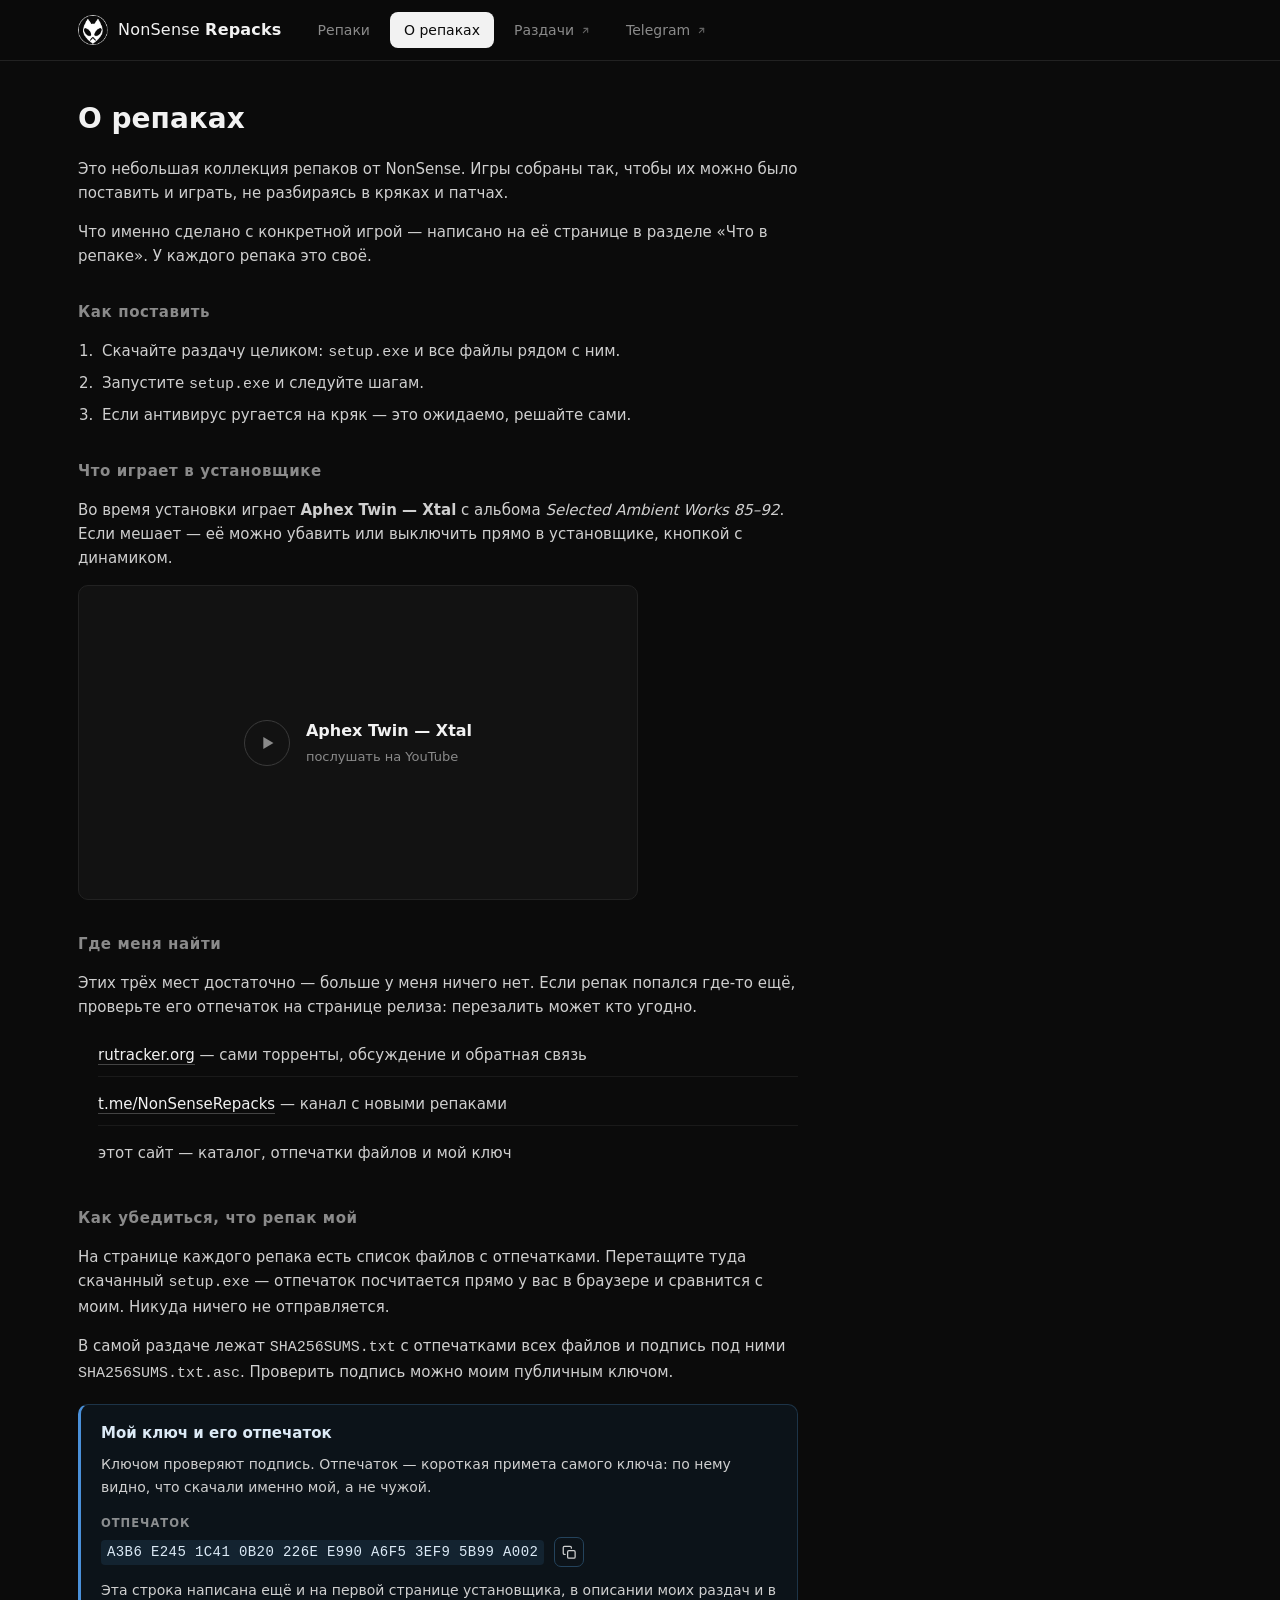
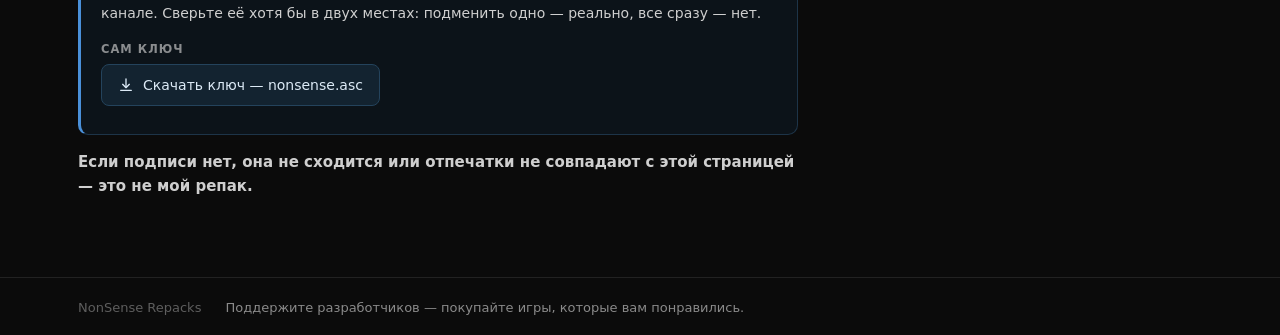
==== commit c767ef44: "Развёл ключ и отпечаток: это разные вещи" ====
--- a/about/index.html
+++ b/about/index.html
@@ -18,7 +18,7 @@
 <meta property="og:image" content="https://nonsense-repacks.duckdns.org/images/card.png">
 <meta name="twitter:card" content="summary_large_image">
 <meta name="theme-color" content="#0b0b0b">
-<link rel="stylesheet" href="../assets/style.css?v=a03d18ba">
+<link rel="stylesheet" href="../assets/style.css?v=3cdcff13">
 </head>
 <body>
 
@@ -89,12 +89,21 @@
        подпись можно моим публичным ключом.</p>
 
     <div class="notice info">
-      <b>Мой ключ для проверки подписи</b>
+      <b>Мой ключ и его отпечаток</b>
+      <p>Ключом проверяют подпись. Отпечаток — короткая примета самого ключа:
+         по нему видно, что скачали именно мой, а не чужой.</p>
+
+      <p class="cap">Отпечаток</p>
       <p class="fp-row">
         <code class="fp">A3B6 E245 1C41 0B20 226E  E990 A6F5 3EF9 5B99 A002</code>
         <button class="copy" type="button" data-copy="A3B6 E245 1C41 0B20 226E  E990 A6F5 3EF9 5B99 A002"
                 title="Скопировать отпечаток"><svg viewBox="0 0 24 24" fill="none" stroke="currentColor" stroke-width="2" stroke-linecap="round" stroke-linejoin="round" aria-hidden="true"><rect x="9" y="9" width="12" height="12" rx="2"></rect><path d="M5 15H4a2 2 0 0 1-2-2V4a2 2 0 0 1 2-2h9a2 2 0 0 1 2 2v1"></path></svg></button>
       </p>
+      <p>Эта строка написана ещё и на первой странице установщика, в описании
+         моих раздач и в канале. Сверьте её хотя бы в двух местах: подменить
+         одно — реально, все сразу — нет.</p>
+
+      <p class="cap">Сам ключ</p>
       <p class="fp-row">
         <a class="key-get" href="../nonsense.asc" download>
           <svg viewBox="0 0 24 24" fill="none" stroke="currentColor"
@@ -104,9 +113,6 @@
           Скачать ключ — nonsense.asc
         </a>
       </p>
-      <p>Отпечаток выше написан ещё и на первой странице установщика,
-         в описании моих раздач и в канале. Сверьте его хотя бы в двух
-         местах: подменить одно — реально, все сразу — нет.</p>
     </div>
 
     <p><b>Если подписи нет, она не сходится или отпечатки не совпадают
--- a/assets/style.css
+++ b/assets/style.css
@@ -401,6 +401,17 @@
 }
 .notice.info b { color: #dceaf6; }
 .notice.info code { color: #dceaf6; background: #132330; }
+
+/* Подпись над строкой: ключ и его отпечаток — разные вещи, и по виду
+   их легко перепутать. */
+.notice .cap {
+  margin: 16px 0 5px !important;
+  font-size: 11.5px;
+  font-weight: 600;
+  letter-spacing: 1px;
+  text-transform: uppercase;
+  opacity: .65;
+}
 
 /* Длинный отпечаток и кнопка копирования рядом. */
 .fp-row {
